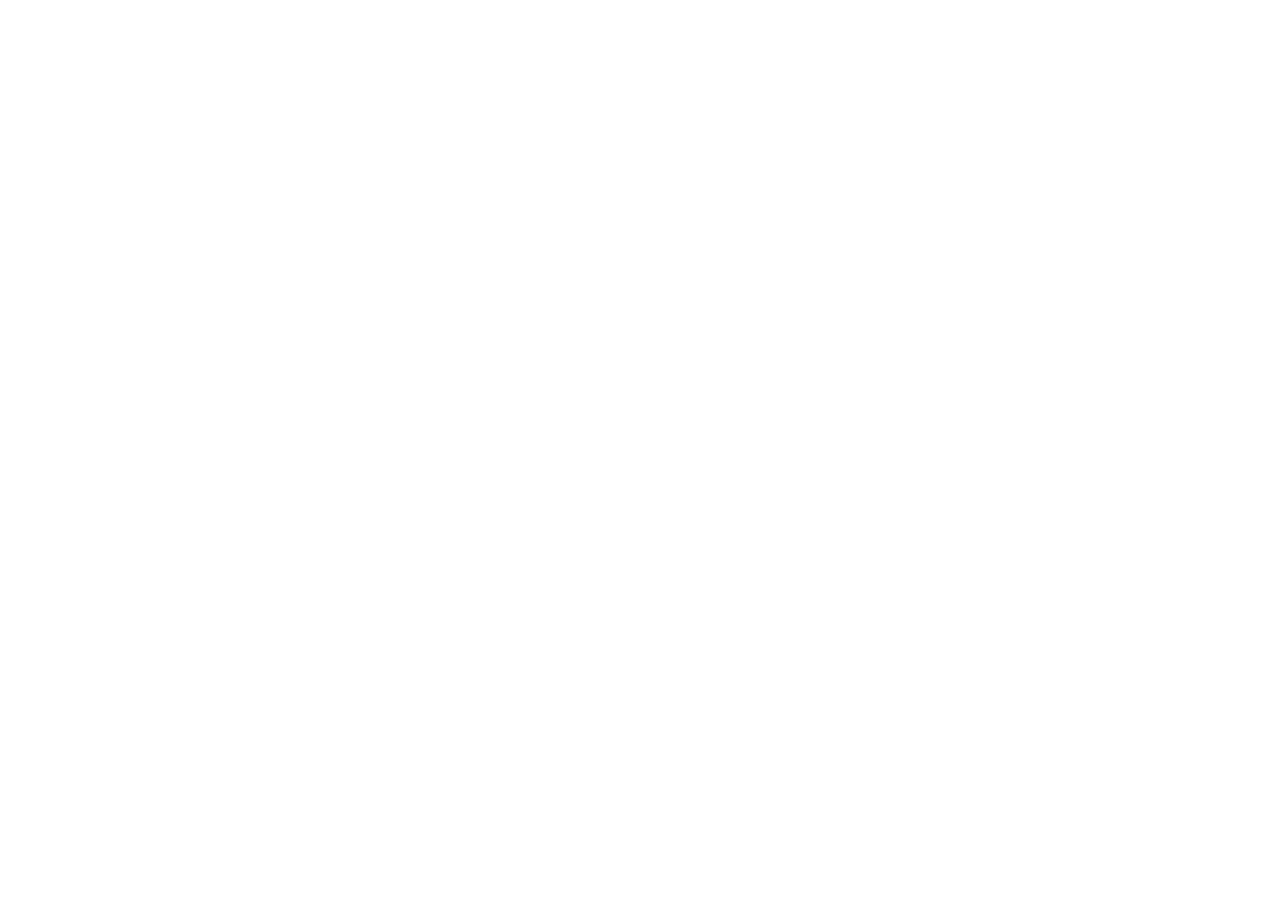
==== home.html @ 3f145147 "first commit" ====
<!DOCTYPE html>
<html lang="en">
<head>
    <meta charset="UTF-8">
    <meta name="viewport" content="width=device-width, initial-scale=1.0">
    <title>TechWave - Your Daily Tech Dose</title>
    <link rel="stylesheet" href="style.css">
</head>
<body>
    
</body>
</html>
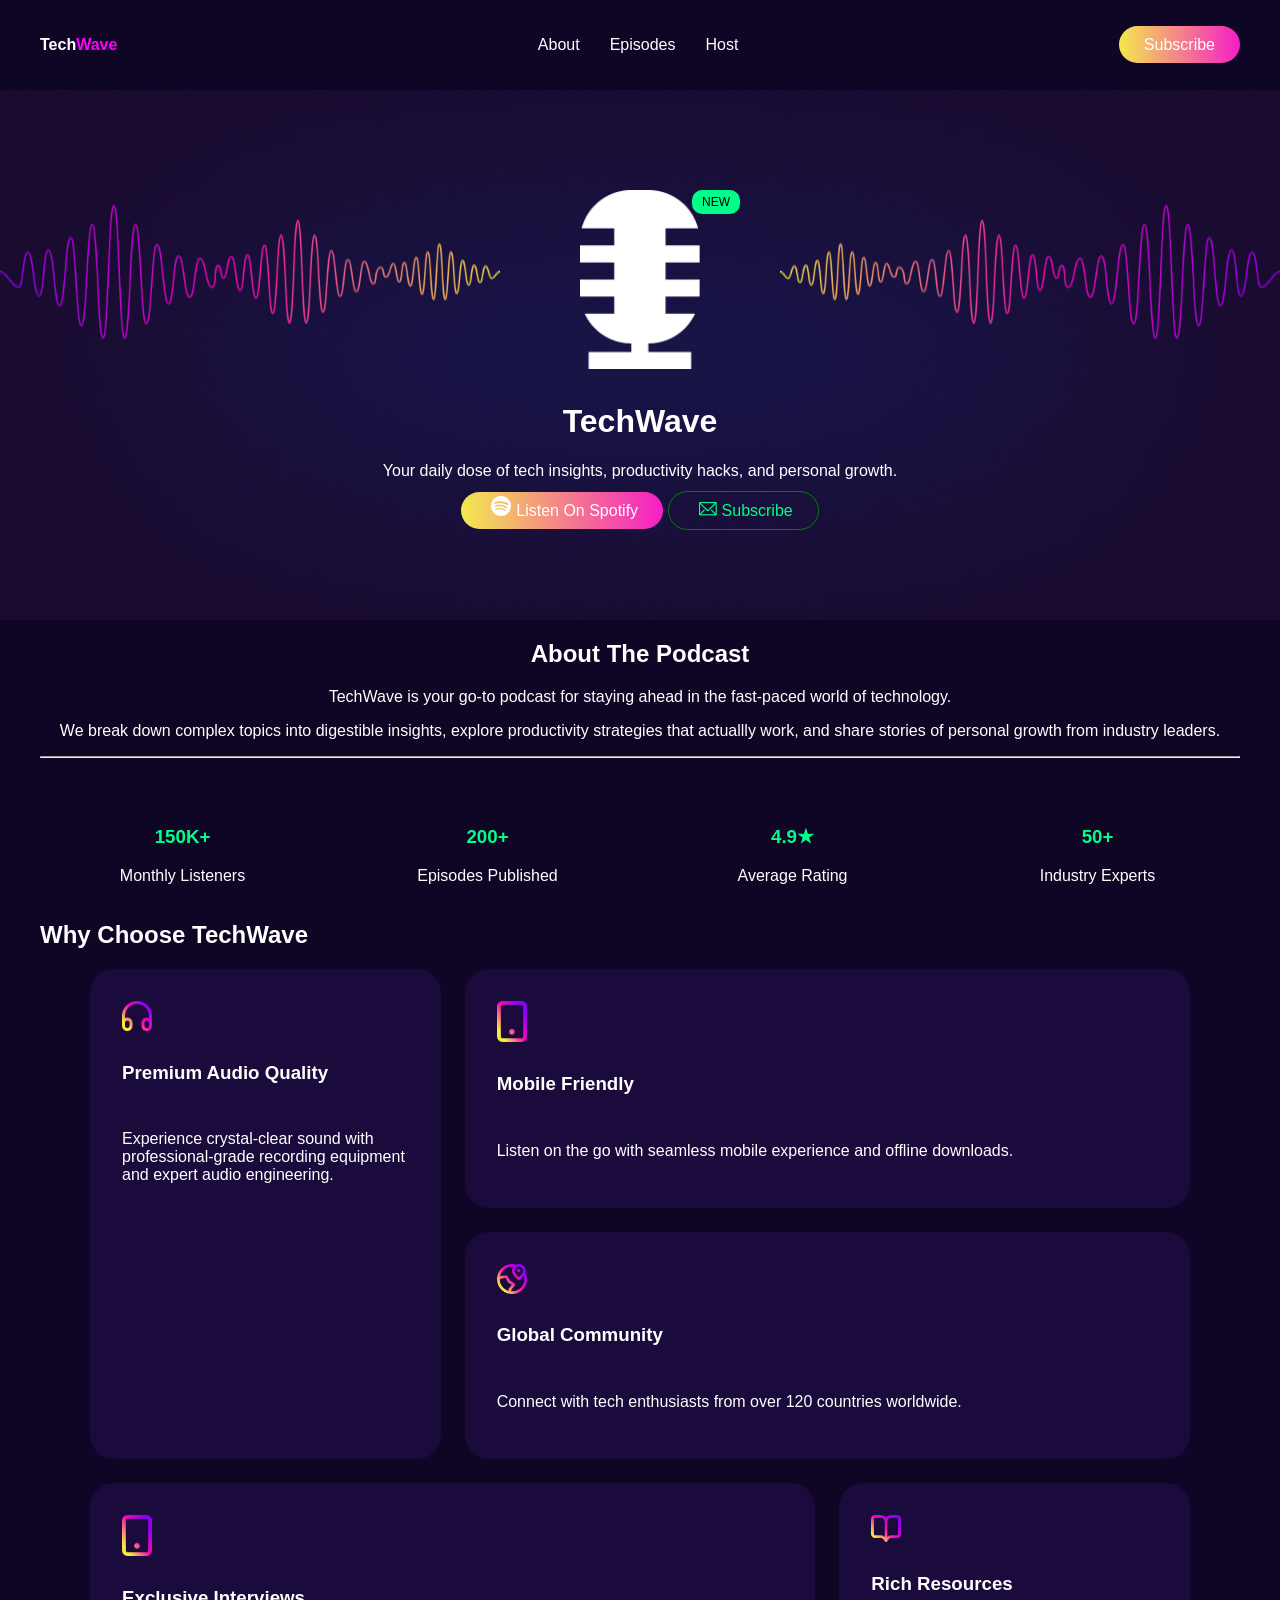
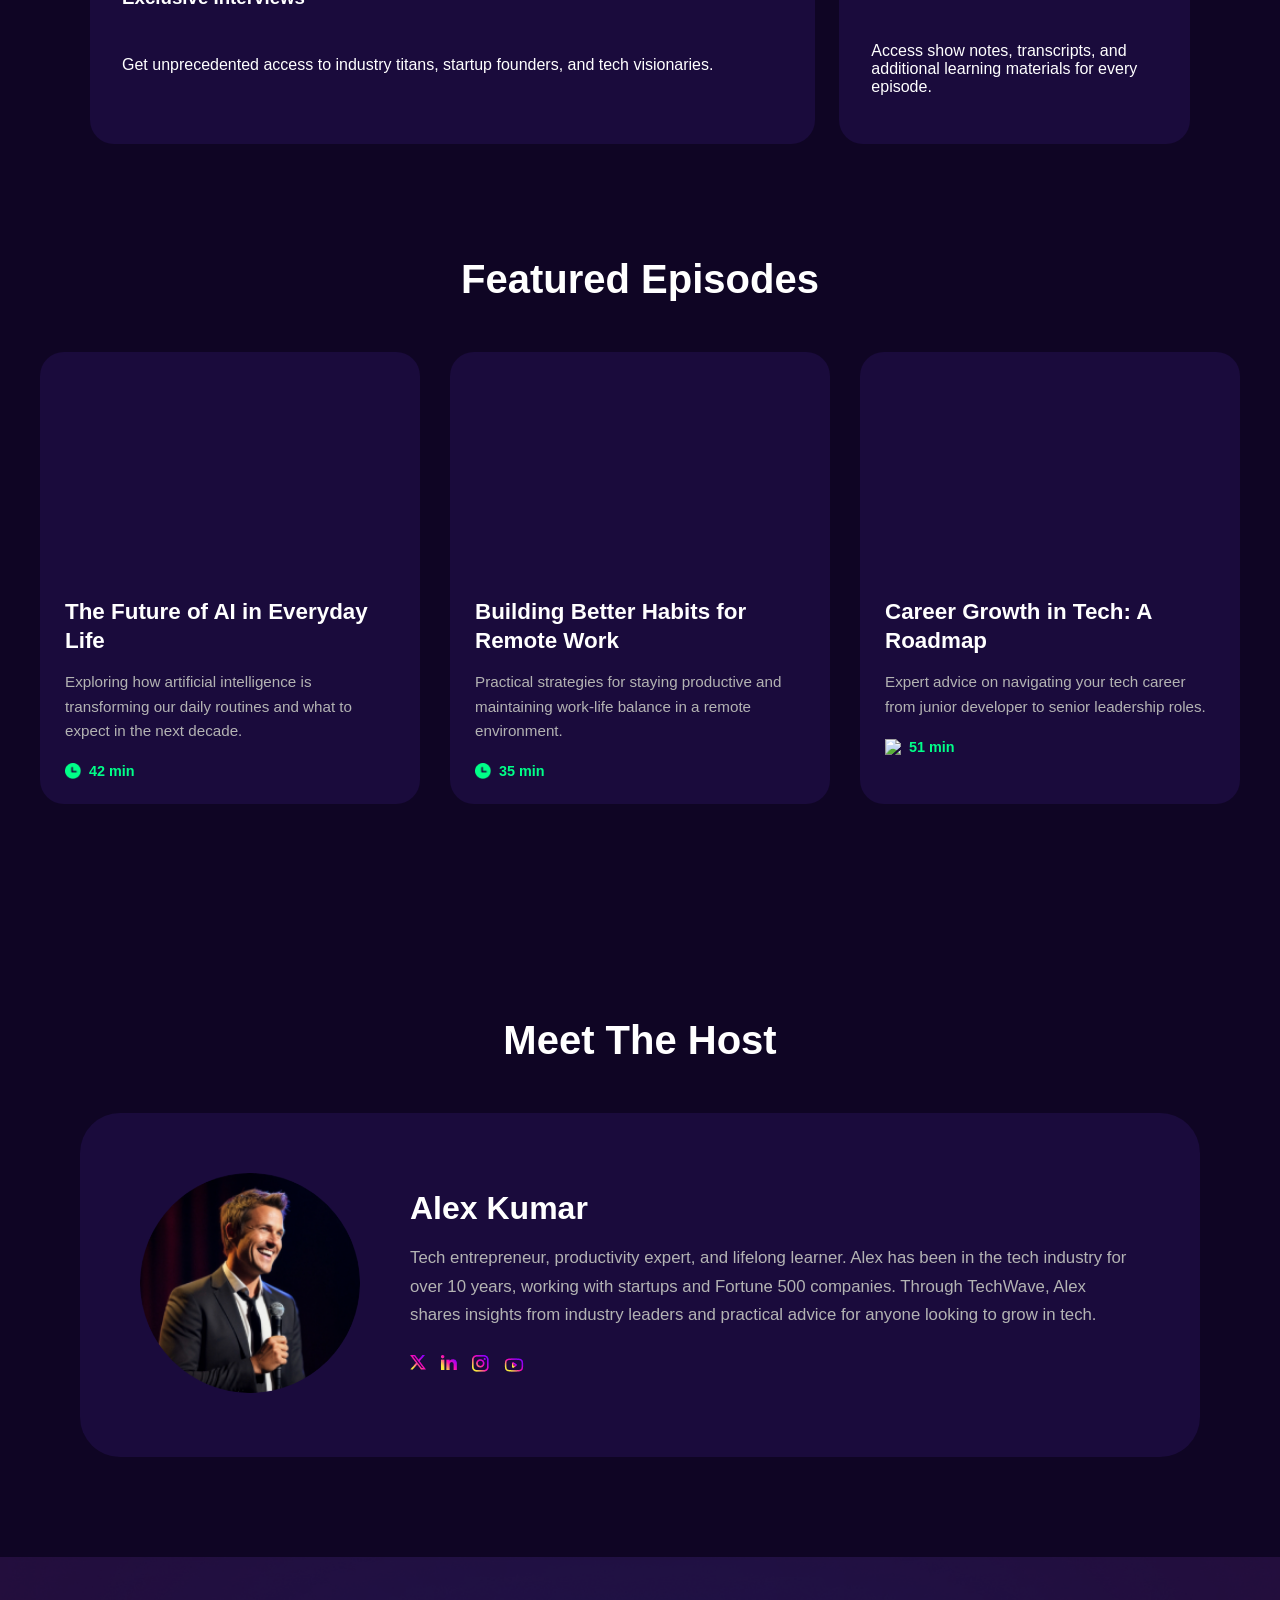
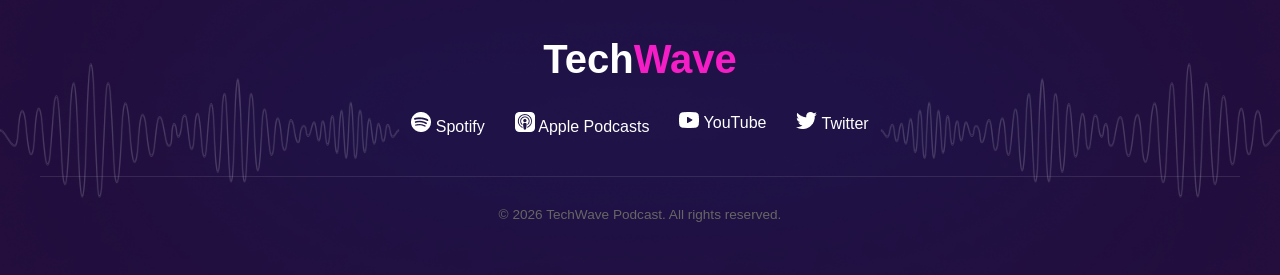
==== commit 131ae4b6: "alligning all code together" ====
--- a/home.html
+++ b/home.html
@@ -6,7 +6,185 @@
     <title>TechWave - Your Daily Tech Dose</title>
     <link rel="stylesheet" href="style.css">
 </head>
-<body>
+
+    <body>
+
+    <nav class="navbar">
+        <div class="container nav-container">
+            <div class="logo">Tech<span id="logo-color">Wave</span></div>
+            <ul class="nav-links">
+                <li><a href="#">About</a></li>
+                <li><a href="#">Episodes</a></li>
+                <li><a href="#">Host</a></li>
+            </ul>
+            <div class="nav-btn">
+                <a href="#" class="btn-gradient">Subscribe</a>
+            </div>
+            <img src="assets/hamburger-menu.png" alt="Menu" class="menu-icon">
+        </div>
+    </nav>
     
-</body>
+    
+    <header class="hero" style="background-image: url('assets/hero-bg.png');">
+        <div class="container hero-content">
+            <div class="hero-circle-wrapper">
+                <img src="assets/microphone.png" alt="Circle Background" class="circle-bg">
+                <span class="badge-new">NEW</span>
+            </div>
+            <h1>TechWave</h1>
+            <p>Your daily dose of tech insights, productivity hacks, and personal growth.</p>
+            <div class="hero-btns">
+                <a href="#" class="btn-gradient"><span style="padding: 2px 5px; align-items: center;"><img src="assets/spotify.png"  alt="" srcset=""></span>Listen On Spotify</a>
+                <a href="#" class="btn-outline"><span style="padding: 2px 5px; align-items: center;"><img src="assets/message.png" alt=""></span>Subscribe</a>
+            </div>
+        </div>
+    </header>
+
+    <section class="about">
+        <div class="container">
+            <div class="section-intro">
+                <h2>About The Podcast</h2>
+                <p>TechWave is your go-to podcast for staying ahead in the fast-paced world of technology. </p>
+                <p>We break down complex topics into digestible insights, explore productivity strategies that actuallly work, and share stories of personal growth from industry leaders.</p>
+            </div>
+            <hr>
+            <div class="stats-grid">
+                <div class="stat-item"><h3>150K+</h3><p>Monthly Listeners</p></div>
+                <div class="stat-item"><h3>200+</h3><p>Episodes Published</p></div>
+                <div class="stat-item"><h3>4.9★</h3><p>Average Rating</p></div>
+                <div class="stat-item"><h3>50+</h3><p>Industry Experts</p></div>
+            </div>
+        </div>
+    </section>
+
+<section class="why-choose">
+  <div class="container">
+    <h2 class="title">Why Choose TechWave</h2>
+    
+    <div class="features-grid">
+      <div class="card vertical">
+        <img src="assets/headphone.png" alt="Icon">
+        <h3>Premium Audio Quality</h3>
+        <p>Experience crystal-clear sound with professional-grade recording equipment and expert audio engineering.</p>
+      </div>
+
+      <div class="card horizontal">
+        <img src="assets/device.png" alt="Icon">
+        <h3>Mobile Friendly</h3>
+        <p>Listen on the go with seamless mobile experience and offline downloads.</p>
+      </div>
+
+      <div class="card horizontal">
+        <img src="assets/location.png" alt="Icon">
+        <h3>Global Community</h3>
+        <p>Connect with tech enthusiasts from over 120 countries worldwide.</p>
+      </div>
+
+      <div class="card horizontal">
+        <img src="assets/device.png" alt="Icon">
+        <h3>Exclusive Interviews</h3>
+        <p>Get unprecedented access to industry titans, startup founders, and tech visionaries.</p>
+      </div>
+
+      <div class="card">
+        <img src="assets/resource.png" alt="Icon">
+        <h3>Rich Resources</h3>
+        <p>Access show notes, transcripts, and additional learning materials for every episode.</p>
+      </div>
+    </div>
+  </div>
+</section>
+
+<section class="episodes-section">
+    <div class="container">
+        <h2 class="section-title">Featured Episodes</h2>
+        
+        <div class="episodes-grid">
+            <article class="episode-card">
+                <div class="thumbnail-wrapper">
+                    <iframe src="https://www.youtube.com/embed/7ARBJQn6QkM?si=VS0Xnuhl6XzpBbON" title="YouTube video player" frameborder="0" allow="accelerometer; autoplay; clipboard-write; encrypted-media; gyroscope; picture-in-picture; web-share" referrerpolicy="strict-origin-when-cross-origin" height="230" width="450" title="Iframe Example" ></iframe>
+                </div>
+                <div class="episode-info">
+                    <h3>The Future of AI in Everyday Life</h3>
+                    <p>Exploring how artificial intelligence is transforming our daily routines and what to expect in the next decade.</p>
+                    <div class="duration">
+                        <img src="assets/clock.png" alt="clock" class="clock-icon">
+                        <span>42 min</span>
+                    </div>
+                </div>
+            </article>
+
+            <article class="episode-card">
+                <div class="thumbnail-wrapper">
+                <iframe src="https://www.youtube.com/embed/bdsc3Spm6Sw?si=Y9DseXZZSjqm5_R1" title="YouTube video player" frameborder="0" allow="accelerometer; autoplay; clipboard-write; encrypted-media; gyroscope; picture-in-picture; web-share" referrerpolicy="strict-origin-when-cross-origin" height="230" width="450"></iframe>
+                </div>
+                <div class="episode-info">
+                    <h3>Building Better Habits for Remote Work</h3>
+                    <p>Practical strategies for staying productive and maintaining work-life balance in a remote environment.</p>
+                    <div class="duration">
+                        <img src="assets/clock.png" alt="clock" class="clock-icon">
+                        <span>35 min</span>
+                    </div>
+                </div>
+            </article>
+
+            <article class="episode-card">
+                <div class="thumbnail-wrapper">
+                    <iframe src="https://www.youtube.com/embed/FwvZf0IjaiQ?si=bztlIAKlofPWrAbI" title="YouTube video player" frameborder="0" allow="accelerometer; autoplay; clipboard-write; encrypted-media; gyroscope; picture-in-picture; web-share" referrerpolicy="strict-origin-when-cross-origin" height="230" width="450"></iframe>
+                </div>
+                <div class="episode-info">
+                    <h3>Career Growth in Tech: A Roadmap</h3>
+                    <p>Expert advice on navigating your tech career from junior developer to senior leadership roles.</p>
+                    <div class="duration">
+                        <img src="assets/" alt="clock" class="clock-icon">
+                        <span>51 min</span>
+                    </div>
+                </div>
+            </article>
+        </div>
+    </div>
+</section>
+
+    <section class="host-section">
+    <div class="container">
+        <h2 class="section-title">Meet The Host</h2>
+        
+        <div class="host-card">
+            <div class="host-image">
+                <img src="assets/host.png" alt="Alex Kumar">
+            </div>
+            <div class="host-details">
+                <h3>Alex Kumar</h3>
+                <p>Tech entrepreneur, productivity expert, and lifelong learner. Alex has been in the tech industry for over 10 years, working with startups and Fortune 500 companies. Through TechWave, Alex shares insights from industry leaders and practical advice for anyone looking to grow in tech.</p>
+                
+                <div class="social-icons">
+                    <a href="#" class="icon-circle"><img src="assets/x.png" alt=""></a>
+                    <a href="#" class="icon-circle"><img src="assets/linkedin.png" alt=""></a>
+                    <a href="#" class="icon-circle"><img src="assets/instagram.png" alt=""></a>
+                    <a href="#" class="icon-circle"><img src="assets/youtube.png" alt=""></a>
+                </div>
+            </div>
+        </div>
+    </div>
+</section>
+
+    <footer class="main-footer" style="background-image: url('assets/footer-bg.png');">
+    <div class="container footer-content">
+        <div class="footer-logo">
+            Tech<span>Wave</span>
+        </div>
+
+        <div class="links">
+            <a class="link" href="#"><img src="assets/spotify.png" alt=""> Spotify</a>
+            <a href="#"><img src="assets/apple-podcast.png" alt=""> Apple Podcasts</a>
+            <a href="#"><img src="assets/youtube-podcast.png" alt=""> YouTube</a>
+            <a href="#"><img src="assets/twitter.png" alt=""> Twitter</a>
+        </div>
+
+        <p class="copyright">© 2026 TechWave Podcast. All rights reserved.</p>
+    </div>
+    </footer>
+
+</body
+
 </html>
--- a/style.css
+++ b/style.css
@@ -0,0 +1,398 @@
+:root {
+    --bg-dark: #0f0524;
+    --card-bg: rgba(255, 255, 255, 0.05);
+    --accent: #ff00cc;
+    --text-white: #ffffff;
+}
+
+body {
+    margin: 0;
+    font-family: 'Inter', sans-serif;
+    background-color: var(--bg-dark);
+    color: var(--text-white);
+}
+
+.container {
+    max-width: 1200px;
+    margin: 0 auto;
+    padding: 0 20px;
+}
+
+
+
+/* --- Navbar --- */
+.logo{
+    font-weight: 900;
+}
+.navbar {
+    padding: 20px 0;
+    top: 0;
+    background: var(--bg-dark);
+    z-index: 1000;
+}
+.nav-container {
+    display: flex;
+    justify-content: space-between;
+    align-items: center;
+}
+.nav-links {
+    display: flex;
+    list-style: none;
+    gap: 30px;
+}
+.nav-links a { color: white; text-decoration: none; }
+.btn-gradient {
+    padding: 10px 25px;
+    background: linear-gradient(90deg, #f3e84e, #f51ec6);
+    border-radius: 20px;
+    text-decoration: none;
+    color: white;
+}
+
+.btn-outline{
+    color: #00ff88;
+    border-radius: 20px;
+    padding: 10px 25px;
+    text-decoration: none;
+    border: 1px solid green;
+}
+
+.btn-outline:hover{
+    color: #ffffff;
+    border-radius: 20px;
+    padding: 10px 25px;
+    text-decoration: none;
+    border: 1px solid rgb(255, 255, 255);
+}
+
+.btn-gradient:hover{
+    padding: 10px 25px;
+    background: linear-gradient(90deg, #6ef72f, #f51ec6);
+    border-radius: 20px;
+    text-decoration: none;
+    color: rgb(0, 0, 0);
+}
+
+.menu-icon { display: none; width: 30px; cursor: pointer; }
+
+#logo-color{
+    color: magenta;
+}
+
+
+.hero {
+    text-align: center;
+    padding: 100px 0;
+    background-size: cover;
+    background-position: center;
+}
+.hero-circle-wrapper {
+    /* background-image: url('assets/hero-circle.png'); */
+    height: auto;
+    position: relative;
+    width: 200px;
+    margin: 0 auto 30px;
+}
+.circle-bg {
+    width: 60%;
+    height: auto;
+}
+.badge-new {
+    position: absolute;
+    top: 0; right: 0;
+    background: #00ff88;
+    color: black;
+    padding: 5px 10px;
+    border-radius: 10px;
+    font-size: 12px;
+}
+
+
+.section-intro{
+    text-align: center;
+}
+
+.stats-grid {
+    display: grid;
+    grid-template-columns: repeat(4, 1fr);
+    gap: 20px;
+    margin-top: 50px;
+    text-align: center;
+}
+
+.stat-item h3{
+    color: #00ff88;
+    font-weight: 900;
+}
+
+
+.features-grid {
+  display: grid;
+  /* 3 columns on desktop */
+  grid-template-columns: repeat(3, 1fr);
+  gap: 24px;
+  max-width: 1100px;
+  margin: 0 auto;
+}
+
+.card {
+  background-color: #1a0b3c;
+  padding: 32px;
+  border-radius: 24px;
+  display: flex;
+  flex-direction: column;
+  gap: 12px;
+}
+
+
+
+.card.vertical {
+  grid-row: span 2;
+}
+
+.card.horizontal {
+  grid-column: span 2;
+}
+.features-grid img{
+    width: 30px;
+}
+
+.episodes-section {
+    padding: 80px 0;
+    background-color: #0f0524;
+    color: white;
+}
+
+.section-title {
+    text-align: center;
+    font-size: 2.5rem;
+    margin-bottom: 50px;
+}
+
+.episodes-grid {
+    display: grid;
+    grid-template-columns: repeat(3, 1fr);
+    gap: 30px;
+}
+
+.episode-card {
+    background: #1a0b3c;
+    border-radius: 24px;
+    overflow: hidden;
+    transition: transform 0.3s ease;
+}
+
+.episode-card:hover {
+    transform: translateY(-10px);
+}
+
+.thumbnail-wrapper {
+    position: relative;
+    height: 220px;
+    cursor: pointer;
+}
+
+.thumbnail {
+    width: 100%;
+    height: 100%;
+    object-fit: cover;
+}
+
+
+
+.episode-info {
+    padding: 25px;
+}
+
+.episode-info h3 {
+    margin: 0 0 15px 0;
+    font-size: 1.4rem;
+    line-height: 1.3;
+}
+
+.episode-info p {
+    color: #b3b3b3;
+    font-size: 0.95rem;
+    line-height: 1.6;
+    margin-bottom: 20px;
+}
+
+.duration {
+    display: flex;
+    align-items: center;
+    gap: 8px;
+    color: #00ff88;
+    font-weight: 600;
+    font-size: 0.9rem;
+}
+
+.clock-icon {
+    width: 16px;
+    height: 16px;
+}
+
+.host-section {
+    padding: 100px 0;
+    background-color: #0f0524;
+}
+
+.host-card {
+    background: #1a0b3c;
+    border-radius: 40px;
+    padding: 60px;
+    display: flex;
+    align-items: center;
+    gap: 50px;
+    max-width: 1000px;
+    margin: 0 auto;
+}
+
+.host-image img {
+    width: 220px;
+    height: 220px;
+    border-radius: 50%;
+}
+
+.host-details h3 {
+    font-size: 2rem;
+    margin: 0 0 15px 0;
+    color: white;
+}
+
+.host-details p {
+    color: #b3b3b3;
+    line-height: 1.7;
+    font-size: 1.05rem;
+    margin-bottom: 25px;
+}
+
+/* Social Icons Styling */
+.social-icons {
+    display: flex;
+    gap: 15px;
+}
+
+
+
+.main-footer {
+    padding: 80px 0 40px;
+    background-color: #0f0524;
+    background-position: center;
+    background-repeat: no-repeat;
+    background-size: cover;
+    text-align: center;
+}
+
+.footer-logo {
+    font-size: 2.5rem;
+    font-weight: 800;
+    margin-bottom: 30px;
+}
+
+.footer-logo span {
+    color: #f51ec6;
+}
+
+.links {
+    display: flex;
+    justify-content: center;
+    gap: 30px;
+    margin-bottom: 40px;
+    flex-wrap: wrap;
+    
+}
+
+.links a{
+    text-decoration: none;
+    color: white;
+}
+
+
+
+.copyright {
+    color: #666;
+    font-size: 0.85rem;
+    border-top: 1px solid rgba(255, 255, 255, 0.1);
+    padding-top: 30px;
+}
+
+
+
+
+/* --- Responsive Media Queries --- */
+
+@media (max-width: 576px) {
+    .nav-links, .nav-btn {
+        display: none; /* Hidden on mobile */
+    }
+    .menu-icon {
+        display: block; /* Hamburger shown */
+    }
+
+    .stats-grid {
+        grid-template-columns: repeat(2, 1fr); /* 2x2 grid */
+    }
+
+    .features-grid {
+        grid-template-columns: 1fr; /* Single column */
+    }
+
+    .episodes-grid {
+        grid-template-columns: 1fr;
+    }
+
+    .host-card {
+        flex-direction: column;
+        text-align: center;
+    }
+}
+
+@media (max-width: 992px) {
+    .episodes-grid {
+        grid-template-columns: repeat(2, 1fr);
+    }
+}
+
+@media (max-width: 576px) {
+    .episodes-grid {
+        grid-template-columns: 1fr;
+    }
+}
+
+
+@media (max-width: 576px) {
+  .features-grid {
+    grid-template-columns: 1fr;
+  }
+  
+  .card.vertical, 
+  .card.horizontal {
+    grid-column: span 1;
+    grid-row: span 1;
+  }
+}
+
+@media (max-width: 576px) {
+    .host-card {
+        flex-direction: column;
+        text-align: center;
+        padding: 40px 20px;
+    }
+
+    .social-icons {
+        justify-content: center;
+    }
+}
+
+
+@media (max-width: 576px) {
+    .platform-links {
+        gap: 15px;
+        flex-direction: column;
+        align-items: center;
+    }
+    
+    .main-footer {
+        padding: 60px 20px 30px;
+    }
+}
